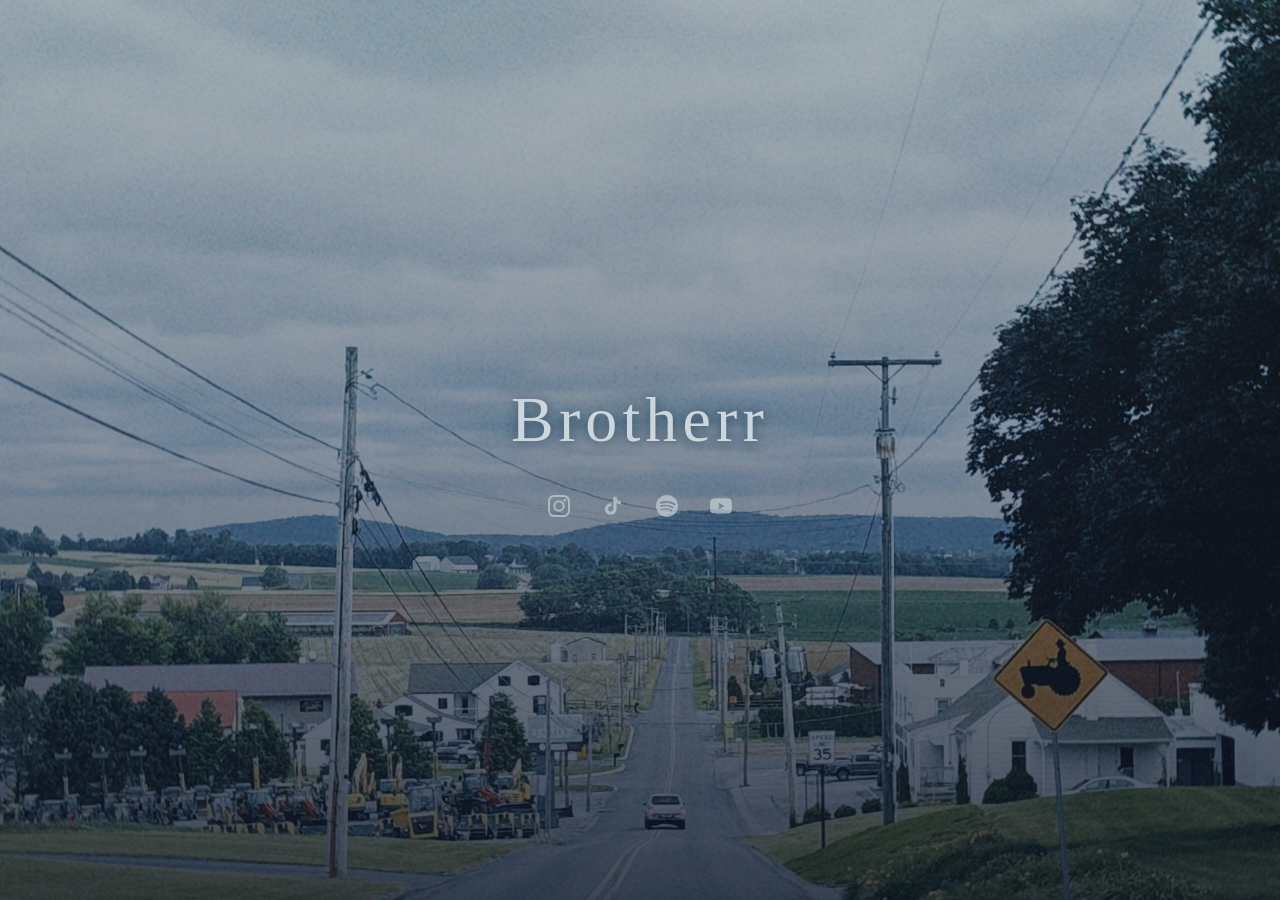
==== website/index.html @ ec2673dd "Initial band website with GitHub Pages deploy" ====
<!DOCTYPE html>
<html lang="en">
<head>
  <meta charset="UTF-8" />
  <meta name="viewport" content="width=device-width, initial-scale=1.0" />
  <title>BROTHERR</title>
  <style>
    @font-face {
      font-family: 'BiroScript';
      src: url('assets/fonts/Biro_Script_reduced.otf') format('opentype'),
           url('assets/fonts/Biro_Script_reduced.ttf') format('truetype');
      font-weight: normal;
      font-style: normal;
      font-display: swap;
    }
    *, *::before, *::after {
      margin: 0;
      padding: 0;
      box-sizing: border-box;
    }

    html, body {
      width: 100%;
      height: 100%;
    }

    body {
      font-family: Georgia, serif;
      background: #0e1a26;
      color: #ccd6dd;
      overflow: hidden;
    }

    .hero {
      position: relative;
      width: 100vw;
      height: 100vh;
      display: flex;
      flex-direction: column;
      align-items: center;
      justify-content: center;
    }

    .bg {
      position: absolute;
      inset: 0;
      background-image: url('assets/images/background.jpg');
      background-size: cover;
      background-position: center;
      background-repeat: no-repeat;
      filter: brightness(0.78) saturate(0.85);
      z-index: 0;
    }

    .overlay {
      position: absolute;
      inset: 0;
      background: linear-gradient(
        to bottom,
        rgba(37, 150, 190, 0.10) 0%,
        rgba(22, 58, 100, 0.28) 50%,
        rgba(10, 22, 42, 0.68) 100%
      );
      z-index: 1;
    }

    .content {
      position: relative;
      z-index: 2;
      display: flex;
      flex-direction: column;
      align-items: center;
      gap: 2.4rem;
    }

    .band-name {
      font-family: 'BiroScript', cursive;
      font-size: clamp(1.6rem, 5vw, 4rem);
      font-weight: normal;
      letter-spacing: 0.08em;
      text-transform: none;
      color: #ccd6dd;
      text-shadow: 0 2px 40px rgba(37, 150, 190, 0.22), 0 1px 12px rgba(10, 22, 42, 0.5);
      user-select: none;
    }

    .socials {
      display: flex;
      gap: 2rem;
      align-items: center;
    }

    .socials a {
      display: flex;
      align-items: center;
      justify-content: center;
      color: #ccd6dd;
      opacity: 0.65;
      transition: opacity 0.22s ease, color 0.22s ease, transform 0.22s ease;
      text-decoration: none;
    }

    .socials a:hover {
      opacity: 1;
      color: #2596be;
      transform: translateY(-2px);
    }

    .socials svg {
      width: 22px;
      height: 22px;
      fill: currentColor;
    }
  </style>
</head>
<body>
  <section class="hero">
    <div class="bg"></div>
    <div class="overlay"></div>
    <div class="content">
      <h1 class="band-name">Brotherr</h1>
      <nav class="socials" aria-label="Social links">

        <!-- Instagram -->
        <a href="https://www.instagram.com/brotherrmusic" target="_blank" rel="noopener" aria-label="Instagram">
          <svg viewBox="0 0 24 24" xmlns="http://www.w3.org/2000/svg">
            <path d="M12 2.163c3.204 0 3.584.012 4.85.07 1.366.062 2.633.334 3.608 1.308.975.975 1.246 2.242 1.308 3.608.058 1.266.07 1.646.07 4.85s-.012 3.584-.07 4.85c-.062 1.366-.334 2.633-1.308 3.608-.975.975-2.242 1.246-3.608 1.308-1.266.058-1.646.07-4.85.07s-3.584-.012-4.85-.07c-1.366-.062-2.633-.334-3.608-1.308-.975-.975-1.246-2.242-1.308-3.608C2.175 15.584 2.163 15.204 2.163 12s.012-3.584.07-4.85c.062-1.366.334-2.633 1.308-3.608.975-.975 2.242-1.246 3.608-1.308C8.416 2.175 8.796 2.163 12 2.163zm0-2.163C8.741 0 8.332.014 7.052.072 5.197.157 3.355.673 2.014 2.014.673 3.355.157 5.197.072 7.052.014 8.332 0 8.741 0 12c0 3.259.014 3.668.072 4.948.085 1.855.601 3.697 1.942 5.038 1.341 1.341 3.183 1.857 5.038 1.942C8.332 23.986 8.741 24 12 24s3.668-.014 4.948-.072c1.855-.085 3.697-.601 5.038-1.942 1.341-1.341 1.857-3.183 1.942-5.038.058-1.28.072-1.689.072-4.948s-.014-3.668-.072-4.948c-.085-1.855-.601-3.697-1.942-5.038C20.645.673 18.803.157 16.948.072 15.668.014 15.259 0 12 0zm0 5.838a6.162 6.162 0 1 0 0 12.324 6.162 6.162 0 0 0 0-12.324zm0 10.162a4 4 0 1 1 0-8 4 4 0 0 1 0 8zm6.406-11.845a1.44 1.44 0 1 0 0 2.881 1.44 1.44 0 0 0 0-2.881z"/>
          </svg>
        </a>

        <!-- TikTok -->
        <a href="https://www.tiktok.com/@brotherr.music" target="_blank" rel="noopener" aria-label="TikTok">
          <svg viewBox="0 0 24 24" xmlns="http://www.w3.org/2000/svg">
            <path d="M19.59 6.69a4.83 4.83 0 0 1-3.77-4.25V2h-3.45v13.67a2.89 2.89 0 0 1-2.88 2.5 2.89 2.89 0 0 1-2.89-2.89 2.89 2.89 0 0 1 2.89-2.89c.28 0 .54.04.79.1V9.01a6.33 6.33 0 0 0-.79-.05 6.34 6.34 0 0 0-6.34 6.34 6.34 6.34 0 0 0 6.34 6.34 6.34 6.34 0 0 0 6.33-6.34V8.69a8.18 8.18 0 0 0 4.78 1.52V6.75a4.85 4.85 0 0 1-1.01-.06z"/>
          </svg>
        </a>

        <!-- Spotify -->
        <a href="https://open.spotify.com/artist/brotherr" target="_blank" rel="noopener" aria-label="Spotify">
          <svg viewBox="0 0 24 24" xmlns="http://www.w3.org/2000/svg">
            <path d="M12 0C5.373 0 0 5.373 0 12s5.373 12 12 12 12-5.373 12-12S18.627 0 12 0zm5.441 17.323a.748.748 0 0 1-1.029.249c-2.82-1.723-6.369-2.112-10.549-1.157a.748.748 0 0 1-.333-1.459c4.571-1.045 8.492-.595 11.663 1.338a.748.748 0 0 1 .248 1.029zm1.452-3.23a.936.936 0 0 1-1.287.308c-3.226-1.983-8.143-2.558-11.961-1.4a.937.937 0 0 1-.543-1.792c4.361-1.325 9.78-.682 13.484 1.597a.936.936 0 0 1 .307 1.287zm.124-3.363C15.28 8.57 9.189 8.37 5.549 9.468a1.123 1.123 0 1 1-.651-2.149c4.239-1.285 11.285-1.037 15.738 1.618a1.123 1.123 0 1 1-1.619 1.293z"/>
          </svg>
        </a>

        <!-- YouTube -->
        <a href="https://www.youtube.com/@brotherrmusic" target="_blank" rel="noopener" aria-label="YouTube">
          <svg viewBox="0 0 24 24" xmlns="http://www.w3.org/2000/svg">
            <path d="M23.495 6.205a3.007 3.007 0 0 0-2.088-2.088c-1.87-.501-9.396-.501-9.396-.501s-7.507-.01-9.396.501A3.007 3.007 0 0 0 .527 6.205a31.247 31.247 0 0 0-.522 5.805 31.247 31.247 0 0 0 .522 5.783 3.007 3.007 0 0 0 2.088 2.088c1.868.502 9.396.502 9.396.502s7.506 0 9.396-.502a3.007 3.007 0 0 0 2.088-2.088 31.247 31.247 0 0 0 .5-5.783 31.247 31.247 0 0 0-.5-5.805zM9.609 15.601V8.408l6.264 3.602z"/>
          </svg>
        </a>

      </nav>
    </div>
  </section>
</body>
</html>
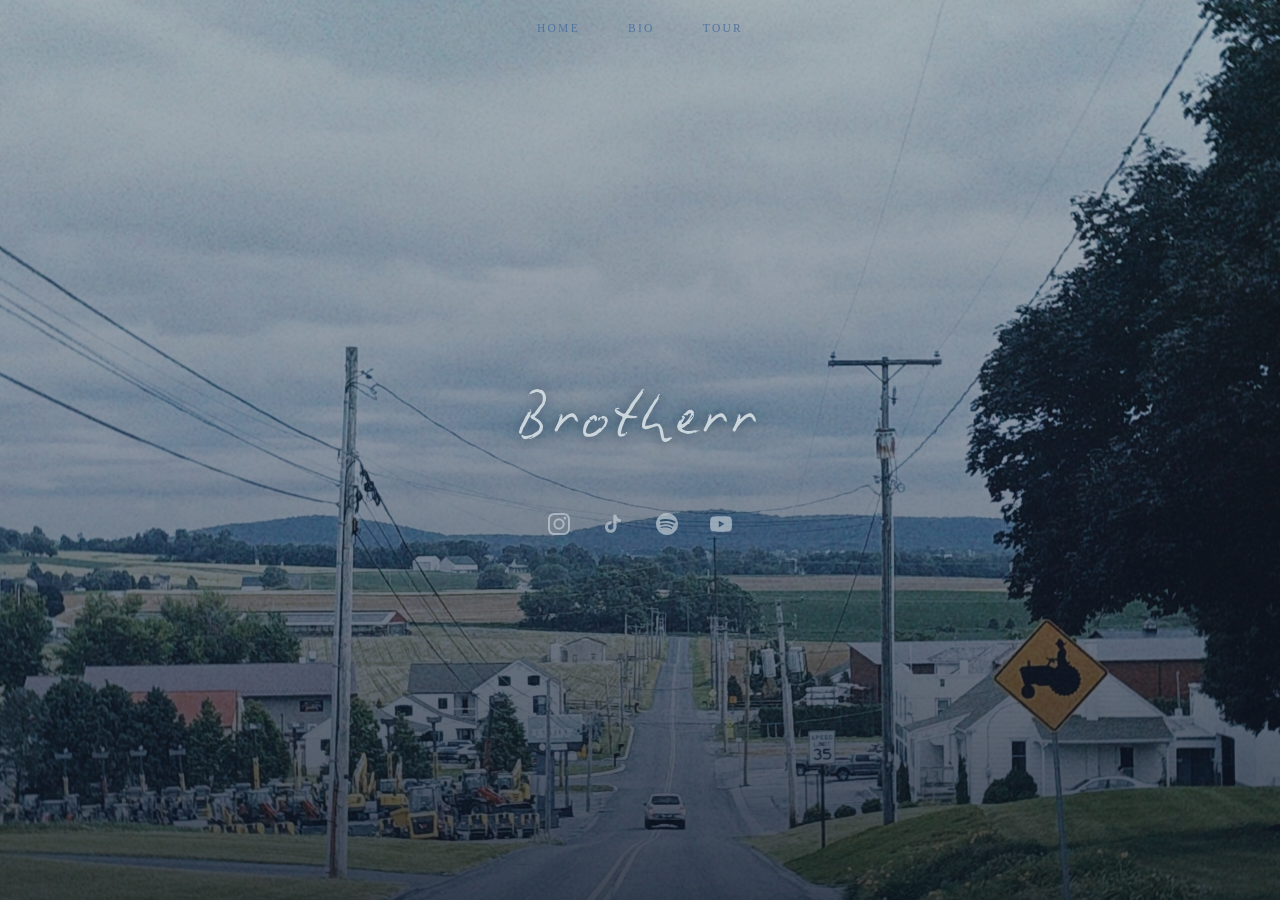
==== commit 2a19f9b2: "Add bio and tour pages, separate page navigation, nav color updates" ====
--- a/website/index.html
+++ b/website/index.html
@@ -13,15 +13,11 @@
       font-style: normal;
       font-display: swap;
     }
+
     *, *::before, *::after {
       margin: 0;
       padding: 0;
       box-sizing: border-box;
-    }
-
-    html, body {
-      width: 100%;
-      height: 100%;
     }
 
     body {
@@ -29,6 +25,34 @@
       background: #0e1a26;
       color: #ccd6dd;
       overflow: hidden;
+    }
+
+    .nav {
+      position: fixed;
+      top: 0;
+      left: 0;
+      width: 100%;
+      z-index: 100;
+      display: flex;
+      justify-content: center;
+      gap: 3rem;
+      padding: 1.4rem 2rem;
+    }
+
+    .nav a {
+      font-family: Georgia, serif;
+      font-size: 0.72rem;
+      letter-spacing: 0.2em;
+      text-transform: uppercase;
+      color: #5274a1;
+      opacity: 1;
+      text-decoration: none;
+      transition: opacity 0.2s ease;
+    }
+
+    .nav a:hover,
+    .nav a.active {
+      opacity: 1;
     }
 
     .hero {
@@ -78,7 +102,6 @@
       font-size: clamp(1.6rem, 5vw, 4rem);
       font-weight: normal;
       letter-spacing: 0.08em;
-      text-transform: none;
       color: #ccd6dd;
       text-shadow: 0 2px 40px rgba(37, 150, 190, 0.22), 0 1px 12px rgba(10, 22, 42, 0.5);
       user-select: none;
@@ -114,6 +137,13 @@
   </style>
 </head>
 <body>
+
+  <nav class="nav" aria-label="Main navigation">
+    <a href="index.html" class="active">Home</a>
+    <a href="bio.html">Bio</a>
+    <a href="tour.html">Tour</a>
+  </nav>
+
   <section class="hero">
     <div class="bg"></div>
     <div class="overlay"></div>
@@ -152,5 +182,6 @@
       </nav>
     </div>
   </section>
+
 </body>
 </html>
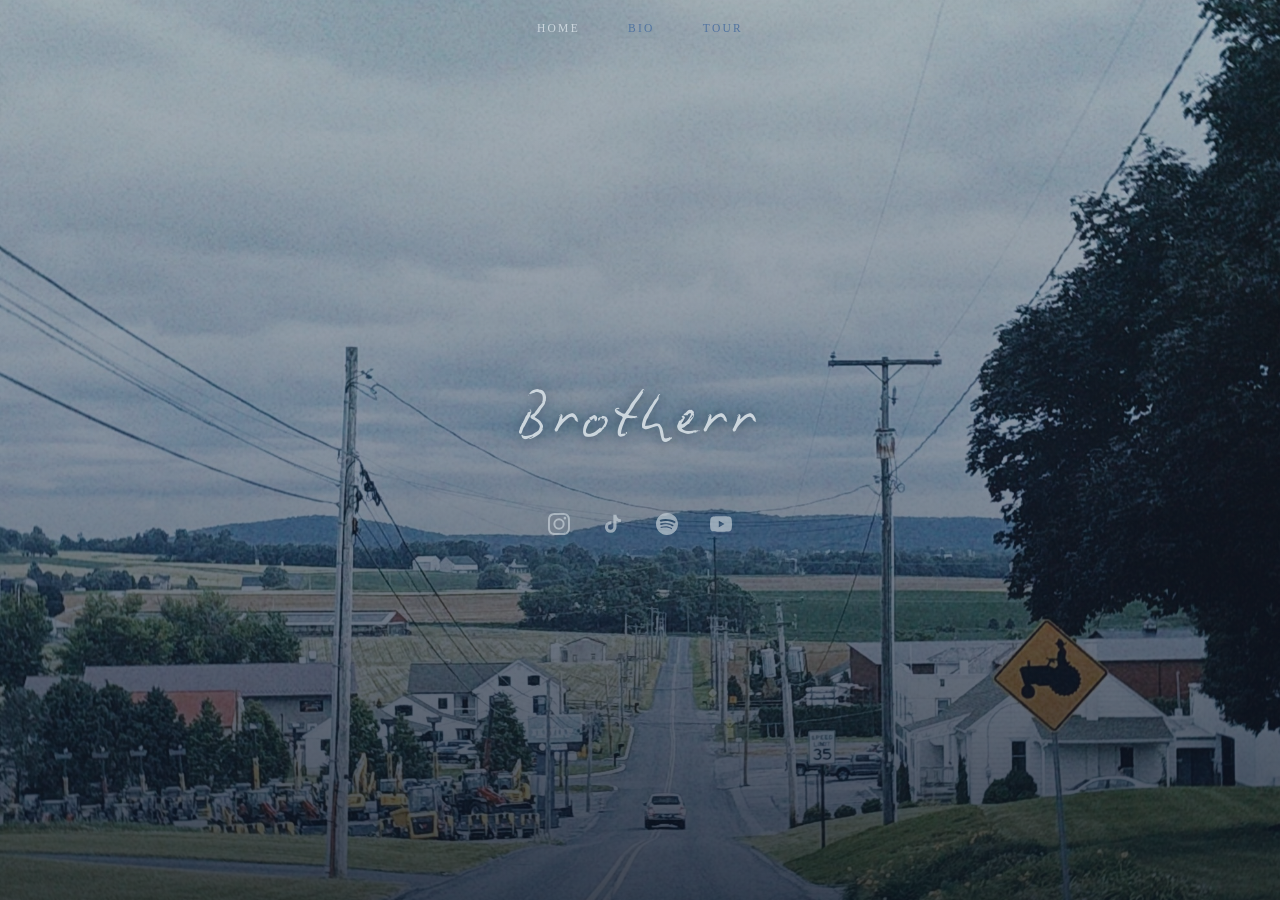
==== commit 3a830bd3: "Extract shared styles and palette to main.css" ====
--- a/website/index.html
+++ b/website/index.html
@@ -4,55 +4,10 @@
   <meta charset="UTF-8" />
   <meta name="viewport" content="width=device-width, initial-scale=1.0" />
   <title>BROTHERR</title>
+  <link rel="stylesheet" href="assets/css/main.css" />
   <style>
-    @font-face {
-      font-family: 'BiroScript';
-      src: url('assets/fonts/Biro_Script_reduced.otf') format('opentype'),
-           url('assets/fonts/Biro_Script_reduced.ttf') format('truetype');
-      font-weight: normal;
-      font-style: normal;
-      font-display: swap;
-    }
-
-    *, *::before, *::after {
-      margin: 0;
-      padding: 0;
-      box-sizing: border-box;
-    }
-
     body {
-      font-family: Georgia, serif;
-      background: #0e1a26;
-      color: #ccd6dd;
       overflow: hidden;
-    }
-
-    .nav {
-      position: fixed;
-      top: 0;
-      left: 0;
-      width: 100%;
-      z-index: 100;
-      display: flex;
-      justify-content: center;
-      gap: 3rem;
-      padding: 1.4rem 2rem;
-    }
-
-    .nav a {
-      font-family: Georgia, serif;
-      font-size: 0.72rem;
-      letter-spacing: 0.2em;
-      text-transform: uppercase;
-      color: #5274a1;
-      opacity: 1;
-      text-decoration: none;
-      transition: opacity 0.2s ease;
-    }
-
-    .nav a:hover,
-    .nav a.active {
-      opacity: 1;
     }
 
     .hero {
@@ -102,7 +57,7 @@
       font-size: clamp(1.6rem, 5vw, 4rem);
       font-weight: normal;
       letter-spacing: 0.08em;
-      color: #ccd6dd;
+      color: var(--sky-light);
       text-shadow: 0 2px 40px rgba(37, 150, 190, 0.22), 0 1px 12px rgba(10, 22, 42, 0.5);
       user-select: none;
     }
@@ -117,7 +72,7 @@
       display: flex;
       align-items: center;
       justify-content: center;
-      color: #ccd6dd;
+      color: var(--sky-light);
       opacity: 0.65;
       transition: opacity 0.22s ease, color 0.22s ease, transform 0.22s ease;
       text-decoration: none;
@@ -125,7 +80,7 @@
 
     .socials a:hover {
       opacity: 1;
-      color: #2596be;
+      color: var(--sky-bright);
       transform: translateY(-2px);
     }
 
--- a/website/assets/css/main.css
+++ b/website/assets/css/main.css
@@ -0,0 +1,100 @@
+/* ============================================================
+   BROTHERR — Design Tokens
+   Pennsylvania countryside palette: sky blues + farm greens
+   ============================================================ */
+
+:root {
+  --sky-light:   #ccd6dd;   /* pale overcast sky — primary text, headings */
+  --sky-mid:     #5274a1;   /* Blue Mountain blue — nav links, accents */
+  --sky-bright:  #2596be;   /* summer sky — hover states */
+  --night:       #0e1a26;   /* deep PA night — page background */
+}
+
+/* ============================================================
+   Font
+   ============================================================ */
+
+@font-face {
+  font-family: 'BiroScript';
+  src: url('../fonts/Biro_Script_reduced.otf') format('opentype'),
+       url('../fonts/Biro_Script_reduced.ttf') format('truetype');
+  font-weight: normal;
+  font-style: normal;
+  font-display: swap;
+}
+
+/* ============================================================
+   Reset
+   ============================================================ */
+
+*, *::before, *::after {
+  margin: 0;
+  padding: 0;
+  box-sizing: border-box;
+}
+
+/* ============================================================
+   Base
+   ============================================================ */
+
+body {
+  font-family: Georgia, serif;
+  background: var(--night);
+  color: var(--sky-light);
+}
+
+/* ============================================================
+   Nav
+   ============================================================ */
+
+.nav {
+  position: fixed;
+  top: 0;
+  left: 0;
+  width: 100%;
+  z-index: 100;
+  display: flex;
+  justify-content: center;
+  gap: 3rem;
+  padding: 1.4rem 2rem;
+}
+
+.nav a {
+  font-family: Georgia, serif;
+  font-size: 0.72rem;
+  letter-spacing: 0.2em;
+  text-transform: uppercase;
+  color: var(--sky-mid);
+  opacity: 1;
+  text-decoration: none;
+  transition: color 0.2s ease;
+}
+
+.nav a:hover,
+.nav a.active {
+  color: var(--sky-light);
+}
+
+/* ============================================================
+   Interior pages (Bio, Tour)
+   ============================================================ */
+
+.page {
+  width: 100vw;
+  height: 100vh;
+  display: flex;
+  flex-direction: column;
+  align-items: center;
+  justify-content: center;
+  padding: 2rem;
+}
+
+.page-label {
+  font-family: 'BiroScript', cursive;
+  font-size: clamp(1.6rem, 5vw, 4rem);
+  font-weight: normal;
+  letter-spacing: 0.08em;
+  color: var(--sky-light);
+  text-shadow: 0 2px 40px rgba(37, 150, 190, 0.22), 0 1px 12px rgba(10, 22, 42, 0.5);
+  margin-bottom: 2rem;
+}
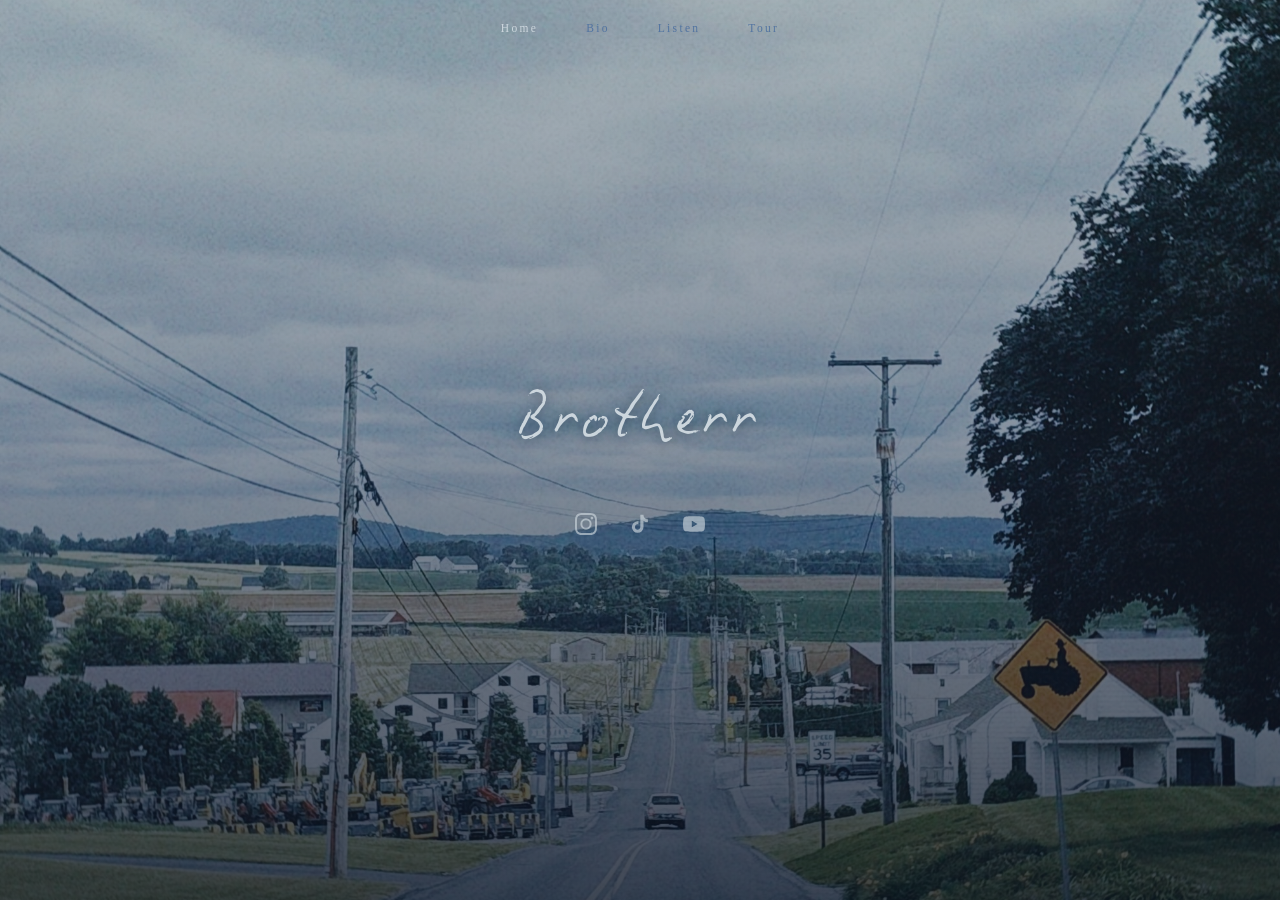
==== commit 095f19fe: "Add Listen nav link, remove Spotify embed and icon, update bio" ====
--- a/website/index.html
+++ b/website/index.html
@@ -96,6 +96,7 @@
   <nav class="nav" aria-label="Main navigation">
     <a href="index.html" class="active">Home</a>
     <a href="bio.html">Bio</a>
+    <a href="https://ffm.bio/brotherr" target="_blank" rel="noopener">Listen</a>
     <a href="tour.html">Tour</a>
   </nav>
 
@@ -120,13 +121,6 @@
           </svg>
         </a>
 
-        <!-- Spotify -->
-        <a href="https://open.spotify.com/artist/brotherr" target="_blank" rel="noopener" aria-label="Spotify">
-          <svg viewBox="0 0 24 24" xmlns="http://www.w3.org/2000/svg">
-            <path d="M12 0C5.373 0 0 5.373 0 12s5.373 12 12 12 12-5.373 12-12S18.627 0 12 0zm5.441 17.323a.748.748 0 0 1-1.029.249c-2.82-1.723-6.369-2.112-10.549-1.157a.748.748 0 0 1-.333-1.459c4.571-1.045 8.492-.595 11.663 1.338a.748.748 0 0 1 .248 1.029zm1.452-3.23a.936.936 0 0 1-1.287.308c-3.226-1.983-8.143-2.558-11.961-1.4a.937.937 0 0 1-.543-1.792c4.361-1.325 9.78-.682 13.484 1.597a.936.936 0 0 1 .307 1.287zm.124-3.363C15.28 8.57 9.189 8.37 5.549 9.468a1.123 1.123 0 1 1-.651-2.149c4.239-1.285 11.285-1.037 15.738 1.618a1.123 1.123 0 1 1-1.619 1.293z"/>
-          </svg>
-        </a>
-
         <!-- YouTube -->
         <a href="https://www.youtube.com/@brotherrmusic" target="_blank" rel="noopener" aria-label="YouTube">
           <svg viewBox="0 0 24 24" xmlns="http://www.w3.org/2000/svg">
--- a/website/assets/css/main.css
+++ b/website/assets/css/main.css
@@ -63,7 +63,6 @@
   font-family: Georgia, serif;
   font-size: 0.72rem;
   letter-spacing: 0.2em;
-  text-transform: uppercase;
   color: var(--sky-mid);
   opacity: 1;
   text-decoration: none;
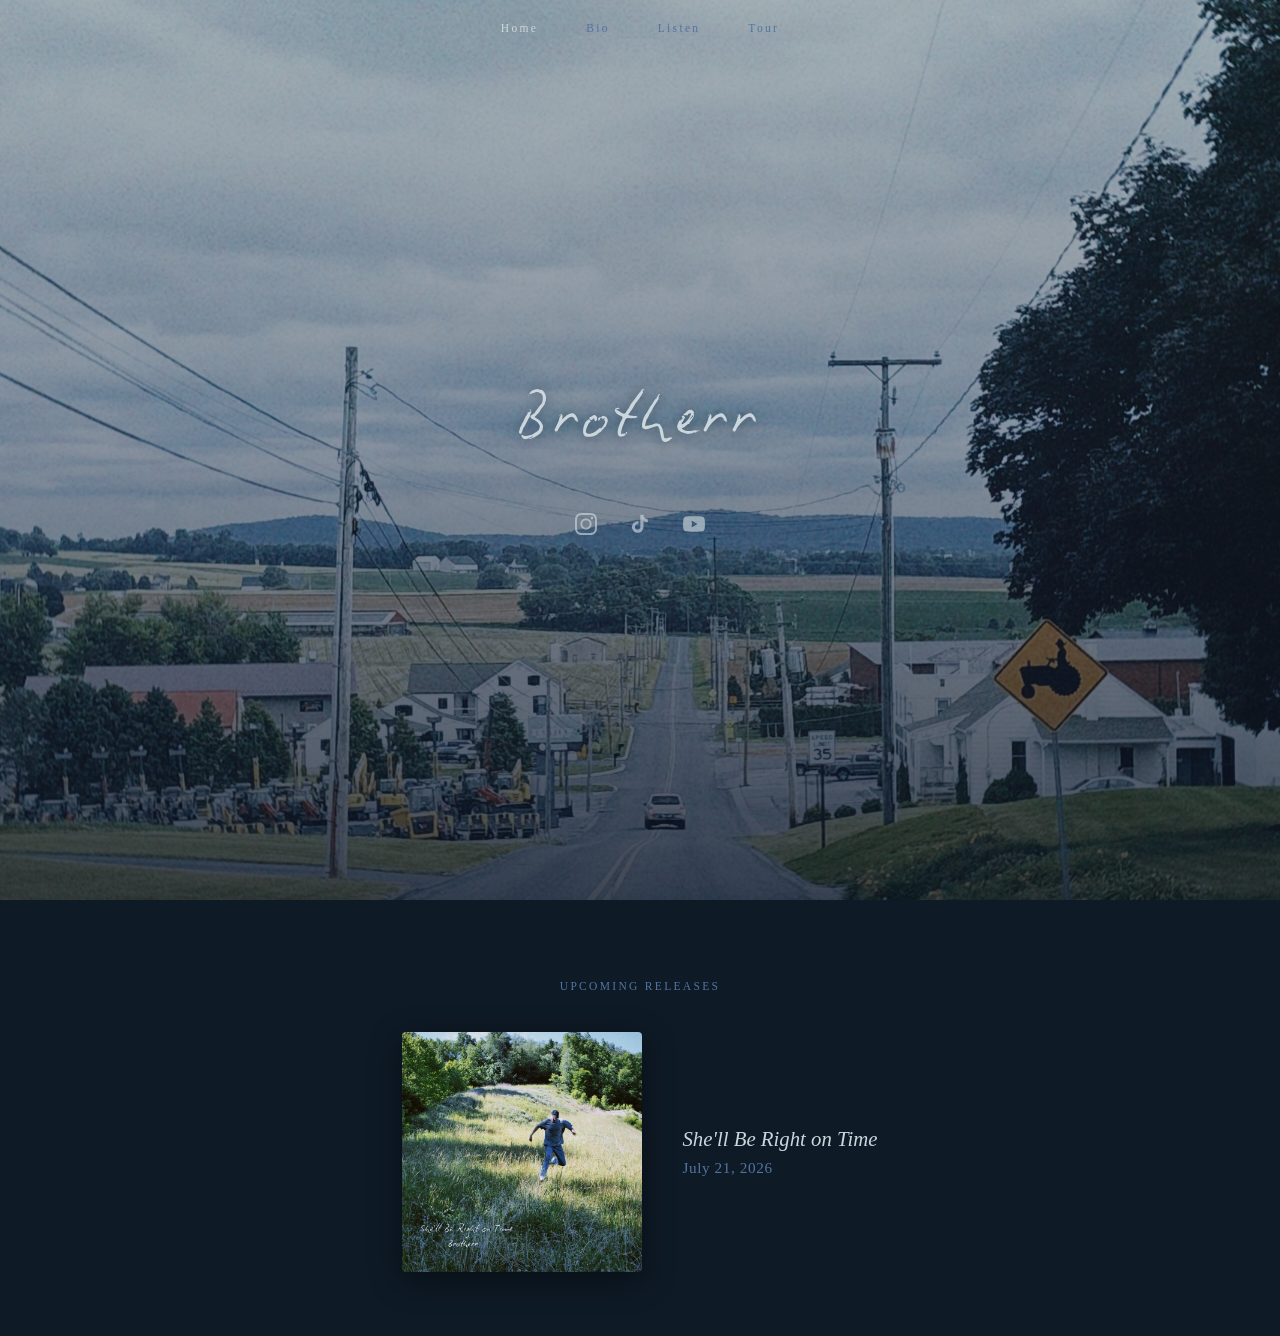
==== commit 36668592: "Add upcoming releases section with She'll Be Right on Time cover" ====
--- a/website/index.html
+++ b/website/index.html
@@ -3,11 +3,52 @@
 <head>
   <meta charset="UTF-8" />
   <meta name="viewport" content="width=device-width, initial-scale=1.0" />
-  <title>BROTHERR</title>
+  <title>Brotherr — Indie Folk | Lancaster, PA</title>
+  <meta name="description" content="Brotherr is the indie folk project of David Berg — a Lancaster, PA native writing music from the road about the highs and lows of the human experience." />
+  <meta name="keywords" content="Brotherr, Brotherr music, Brotherr band, David Berg, indie folk, Lancaster PA, folk music" />
+
+  <!-- Open Graph -->
+  <meta property="og:type" content="music.musician" />
+  <meta property="og:title" content="Brotherr — Indie Folk" />
+  <meta property="og:description" content="Brotherr is the indie folk project of David Berg — a Lancaster, PA native writing music from the road." />
+  <meta property="og:url" content="https://brotherrmusic.com" />
+  <meta property="og:image" content="https://brotherrmusic.com/assets/images/background.jpg" />
+  <meta name="twitter:card" content="summary_large_image" />
+
+  <!-- Canonical -->
+  <link rel="canonical" href="https://brotherrmusic.com" />
+
+  <!-- Structured Data -->
+  <script type="application/ld+json">
+  {
+    "@context": "https://schema.org",
+    "@type": "MusicGroup",
+    "name": "Brotherr",
+    "alternateName": "Brotherr Music",
+    "url": "https://brotherrmusic.com",
+    "genre": "Indie Folk",
+    "foundingLocation": {
+      "@type": "Place",
+      "name": "Lancaster, PA"
+    },
+    "member": {
+      "@type": "Person",
+      "name": "David Berg"
+    },
+    "description": "Brotherr is the indie folk project of David Berg — a Lancaster, PA native writing music from the road about the highs and lows of the human experience.",
+    "sameAs": [
+      "https://www.instagram.com/brotherrmusic",
+      "https://www.tiktok.com/@brotherr.music",
+      "https://www.youtube.com/@brotherrmusic",
+      "https://ffm.bio/brotherr"
+    ]
+  }
+  </script>
+
   <link rel="stylesheet" href="assets/css/main.css" />
   <style>
     body {
-      overflow: hidden;
+      overflow-x: hidden;
     }
 
     .hero {
@@ -89,6 +130,73 @@
       height: 22px;
       fill: currentColor;
     }
+
+    /* Upcoming Release */
+    .upcoming-release {
+      position: relative;
+      display: flex;
+      flex-direction: column;
+      align-items: center;
+      padding: 5rem 2rem 4rem;
+      background: var(--night);
+    }
+
+    .upcoming-release h2 {
+      font-family: Georgia, serif;
+      font-size: 0.72rem;
+      font-weight: normal;
+      letter-spacing: 0.2em;
+      text-transform: uppercase;
+      color: var(--sky-mid);
+      margin-bottom: 2.5rem;
+    }
+
+    .release-card {
+      display: flex;
+      align-items: center;
+      gap: 2.5rem;
+      max-width: 640px;
+    }
+
+    .release-card img {
+      width: 240px;
+      height: 240px;
+      object-fit: cover;
+      border-radius: 4px;
+      box-shadow: 0 8px 32px rgba(0, 0, 0, 0.45);
+    }
+
+    .release-info {
+      display: flex;
+      flex-direction: column;
+      gap: 0.5rem;
+    }
+
+    .release-info .release-title {
+      font-family: Georgia, serif;
+      font-size: 1.3rem;
+      font-style: italic;
+      color: var(--sky-light);
+    }
+
+    .release-info .release-date {
+      font-family: Georgia, serif;
+      font-size: 0.95rem;
+      color: var(--sky-mid);
+      letter-spacing: 0.04em;
+    }
+
+    @media (max-width: 600px) {
+      .release-card {
+        flex-direction: column;
+        text-align: center;
+      }
+
+      .release-card img {
+        width: 200px;
+        height: 200px;
+      }
+    }
   </style>
 </head>
 <body>
@@ -132,5 +240,16 @@
     </div>
   </section>
 
+  <section class="upcoming-release">
+    <h2>Upcoming Releases</h2>
+    <div class="release-card">
+      <img src="assets/images/sbrot-cover.jpg" alt="She'll Be Right on Time — album cover" />
+      <div class="release-info">
+        <span class="release-title">She'll Be Right on Time</span>
+        <span class="release-date">July 21, 2026</span>
+      </div>
+    </div>
+  </section>
+
 </body>
 </html>
